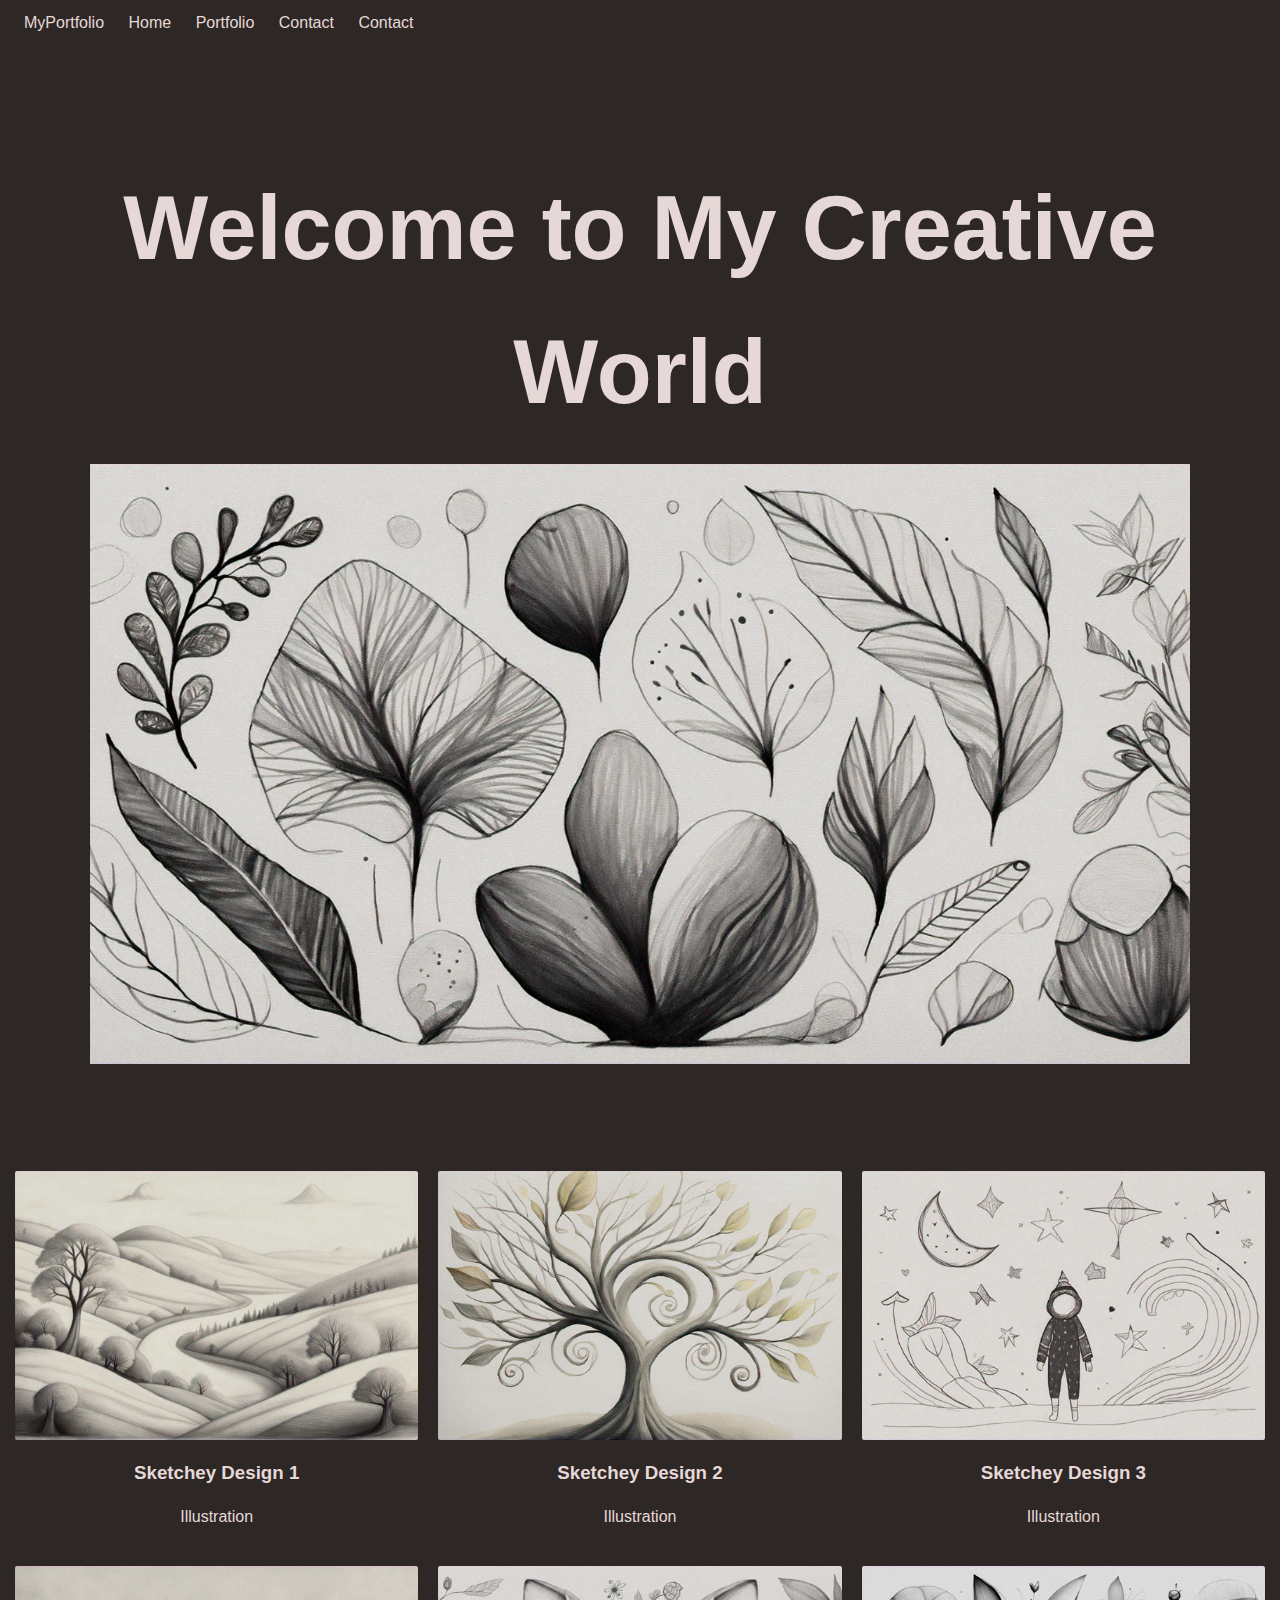
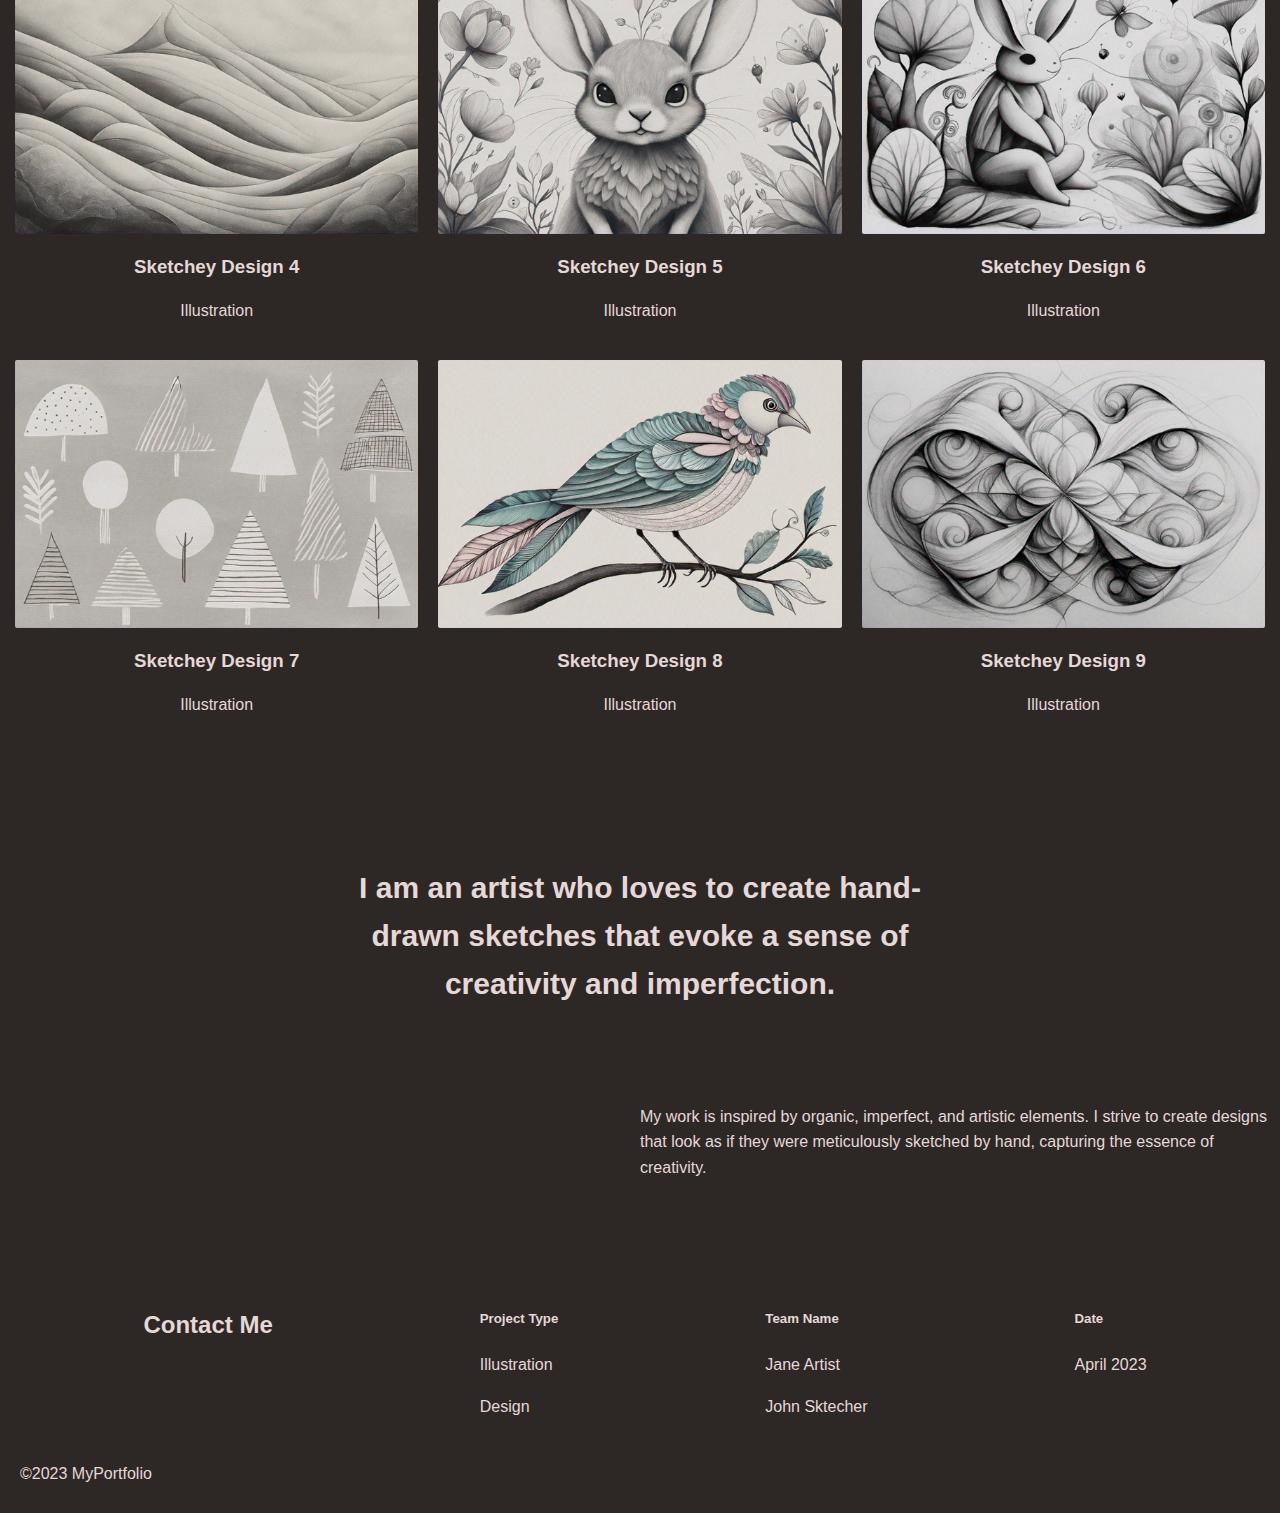
==== capstone.html @ 87c5ae9b "capstone project" ====
<!DOCTYPE html>
<html lang="en">
<head>
    <meta charset="UTF-8">
    <meta name="viewport" content="width=device-width, initial-scale=1.0">
    <title>My portfolio</title>
    <link rel="stylesheet" href="capstone.css">
</head>
<body>
    <header class="header">
        <div class="container">
            <nav class="nav">
                <a href="#MyPortfolio">MyPortfolio</a>
                <a href="#home">Home</a>
                <a href="#portfolio">Portfolio</a>
                <a href="#contact">Contact</a>
                <a href="#contact">Contact</a>
            </nav>
            
        </div>
    </header>
    <main>
        <section class="main">
            <h1>Welcome to My Creative World</h1>
            <img class="logo" src="capstone1 .png" width="330px" height="80px">
            
        </section>
        <section class="portfolio">
            <div class="portfolio-grid">
                <div class="project">
                    <img src="capstone2.png" alt="Design 1">
                    <h3>Sketchey Design 1</h3>
                    <p>Illustration</p>
                </div>
                <div class="project">
                    <img src="capstone3.png" alt="Design 2">
                    <h3>Sketchey Design 2</h3>
                    <p>Illustration</p>
                </div>
                <div class="project">
                    <img src="capstone4.png" alt="Design 3">
                    <h3>Sketchey Design 3</h3>
                    <p>Illustration</p>
                </div>
                <div class="project">
                    <img src="capstone5.png" alt="Design 4">
                    <h3>Sketchey Design 4</h3>
                    <p>Illustration</p>
                </div>
                <div class="project">
                    <img src="capstone6.png" alt="Design 5">
                    <h3>Sketchey Design 5</h3>
                    <p>Illustration</p>
                </div>
                <div class="project">
                    <img src="capstone7.png" alt="Design 6">
                    <h3>Sketchey Design 6</h3>
                    <p>Illustration</p>
                </div>
                <div class="project">
                    <img src="capstone8.png" alt="Design 7">
                    <h3>Sketchey Design 7</h3>
                    <p>Illustration</p>
                </div>
                <div class="project">
                    <img src="capstone9.png" alt="Design 8">
                    <h3>Sketchey Design 8</h3>
                    <p>Illustration</p>

                </div>
                <div class="project">
                    <img src="capstone10.png" alt="Design 9">
                    <h3>Sketchey Design 9</h3>
                    <p>Illustration</p>
                </div>
                
            </div>
        </section>
        
        <section class="about">
            <div class="about1"><p>I am an artist who loves to create hand-drawn sketches that evoke a sense of creativity and imperfection.</p></div>
            <div class="about2"><p>My work is inspired by organic, imperfect, and artistic elements. I strive to create designs that look as if they were meticulously sketched by hand, capturing the essence of creativity.</p></div>
        </section>
        
        <section >
            <div class="last" >
                <h2>Contact Me</h2>
                <div>
                    <h5>Project Type</h5>
                    <p>Illustration</p>
                    <p>Design</p>
                </div>
                <div>
                    <h5>Team Name</h5>
                    <p>Jane Artist</p>
                    <p>John Sktecher</p>
                </div>
                <div>
                    <h5>Date</h5>
                    <p>April 2023</p>
                </div>
            </div>
            
        </section>

        <footer class="footer">
            <p>&copy;2023 MyPortfolio</p>
        </footer>
    </main>
</body>
</html>
---- capstone.css ----
body{
    margin: 0;
    font-family: Arial, sans-serif;
    color:#E6D8D6;
    line-height: 1.6;
    background: #2D2726
}
.container{
    display: flex;
    justify-content: space-between;
    align-items: center;
    margin: 0 auto;
    padding: 0 14px;
    background:#2D2726;
    border: 0;

}
.header {
    color:#E6D8D6;
    padding: 10px 0;
    }
    .logo {
        font-size: 24px;
        font-weight: bold;
        background-color:#2D2726;
    }
    img{
        width: auto;
        height: 600px;
    }
    nav a {
        color:#E6D8D6;
        margin: 0 10px;
        text-decoration: none;

    }
    nav a:hover{
        text-decoration:underline;
    }
    .main{
       text-align: center;
       padding: 50px 15px;
       background:#2D2726 ;
    }
    .main h1{
        font-size: 90px;
        margin-bottom: 20px;
    }
    .portfolio{
        padding: 50px 15px;
        background: #2D2726;
    }

    .portfolio-grid{
        display: grid;
        gap:20px;
        grid-template-columns: repeat(3, 1fr);
    }
    .project{
        text-align: center;
    }
    .project img{
        height: auto;
        width: 100%;
        border-radius: 2px;
    }
    .project h3{
        margin: 10px 0 5px;
    }
    .project p {
        color:#E6D8D6
    }
    .about1{
        background-color: #2D2726;
        font-size: 30px;
        font-weight: bolder;
        padding: 50px 15px;
        text-align: center;
        width: 50%;
        margin: auto;
    }
    .about2{
        text-align: right;
        justify-self: end;
        background-color: #2D2726;
        width: 100%;
        display: flex;
        justify-content: flex-end;
    }

    .about2 p{
        width: 50%;
        text-align: left;
    }
    .contact{
        padding: 50px 15px;
        background:  #2D2726;
        text-align: center;
    }
    .footer{
        text-align: left;
        padding: 10px 0 ;
        background-color: #2D2726;
        color:#E6D8D6;
        margin-left: 20px;
    }
    .last{
        display: flex;
        justify-content: space-around;
        margin-top: 90px;
        margin-left: 40px;
        margin-right: 30px;
    
    }
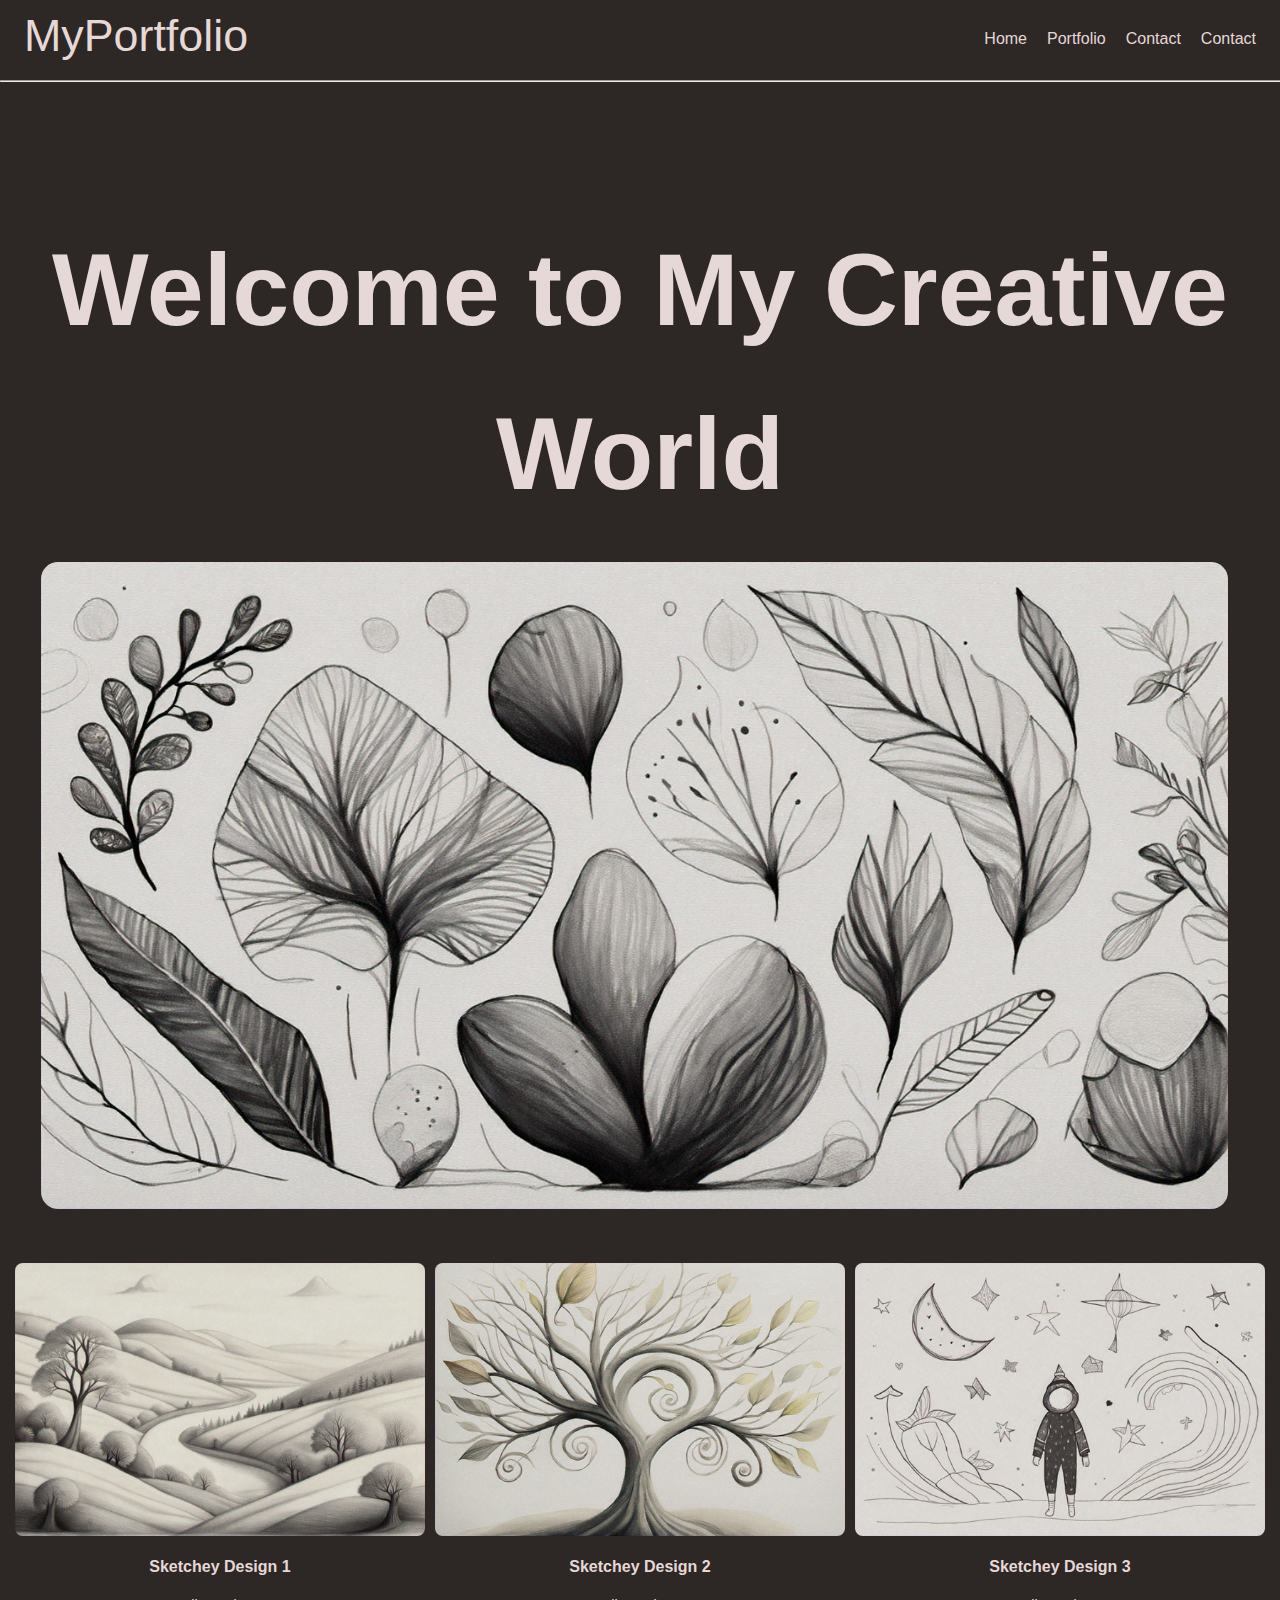
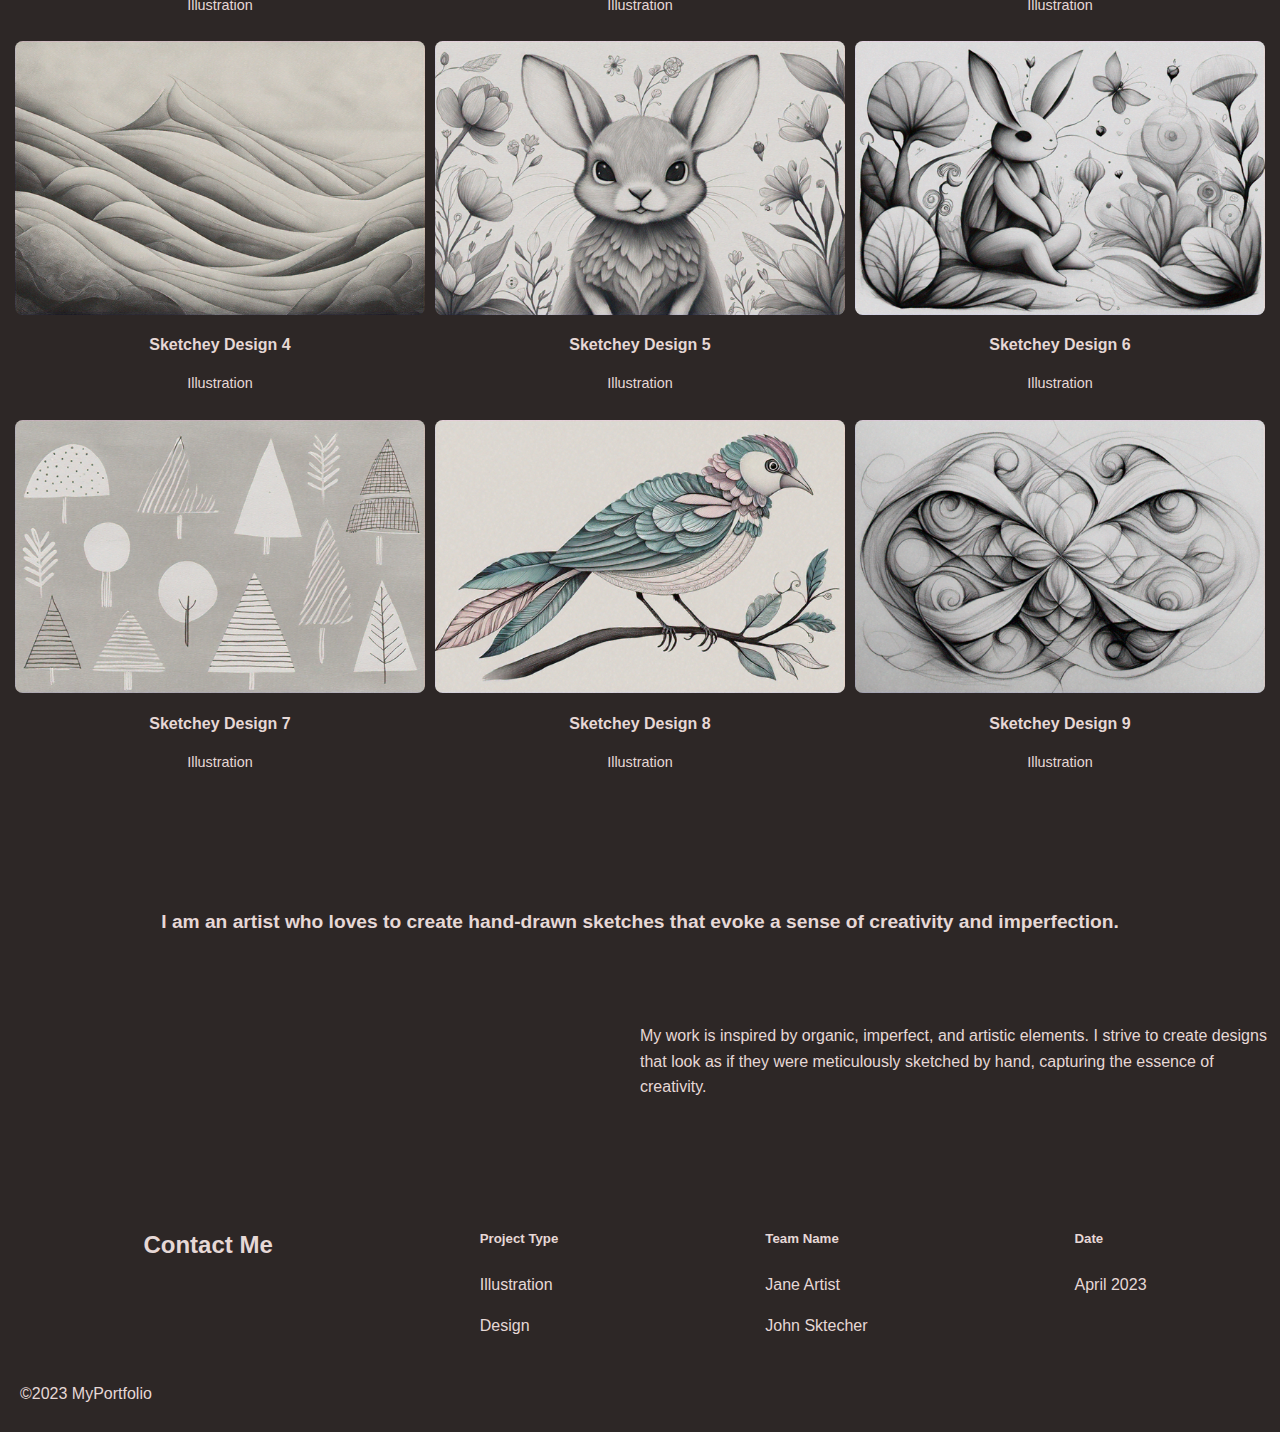
==== commit 3773da16: "capstone project of sem1" ====
--- a/capstone.html
+++ b/capstone.html
@@ -10,19 +10,36 @@
     <header class="header">
         <div class="container">
             <nav class="nav">
-                <a href="#MyPortfolio">MyPortfolio</a>
-                <a href="#home">Home</a>
-                <a href="#portfolio">Portfolio</a>
-                <a href="#contact">Contact</a>
-                <a href="#contact">Contact</a>
+                <div class="nav1">
+                    <a href="#MyPortfolio">MyPortfolio</a>
+                </div>
+                <div class="header2">
+                    <div>
+                        <a href="#home">Home</a>
+                    </div>
+                    <div>
+                        <a href="#portfolio">Portfolio</a>
+                
+                    </div>
+                    <div>
+                        <a href="#contact">Contact</a>
+                    </div>
+                    <div>
+                        <a href="#contact">Contact</a>
+                    </div>
+                </div>
+            </div>
             </nav>
             
         </div>
     </header>
+    <hr>
     <main>
         <section class="main">
             <h1>Welcome to My Creative World</h1>
-            <img class="logo" src="capstone1 .png" width="330px" height="80px">
+            <div class="img">
+                <img class="logo" src="capstone1 .png">
+            </div>
             
         </section>
         <section class="portfolio">
@@ -85,17 +102,17 @@
         <section >
             <div class="last" >
                 <h2>Contact Me</h2>
-                <div>
+                <div class="footer1">
                     <h5>Project Type</h5>
                     <p>Illustration</p>
                     <p>Design</p>
                 </div>
-                <div>
+                <div class="footer2">
                     <h5>Team Name</h5>
                     <p>Jane Artist</p>
                     <p>John Sktecher</p>
                 </div>
-                <div>
+                <div class="footer3">
                     <h5>Date</h5>
                     <p>April 2023</p>
                 </div>
--- a/capstone.css
+++ b/capstone.css
@@ -7,80 +7,108 @@
     background: #2D2726
 }
 .container{
-    display: flex;
-    justify-content: space-between;
-    align-items: center;
     margin: 0 auto;
     padding: 0 14px;
     background:#2D2726;
     border: 0;
 
 }
+hr{
+    height: 0;
+    width: 100%;
+    border-width: 0.0125vw;
+}
+.nav{
+    display: flex;
+    justify-content: space-between;
+}
+.nav1{
+    font-size: 3.5vw;
+}
+.header2{
+    margin-top:2vw;
+    display: flex;
+    justify-content: space-around;
+}
+.img{
+    width: 95%;
+    height: 45vw;
+    margin: 2vw;
+    border-radius: 1vw;
+
+}
 .header {
     color:#E6D8D6;
-    padding: 10px 0;
-    }
-    .logo {
+    }
+.logo {
         font-size: 24px;
         font-weight: bold;
         background-color:#2D2726;
     }
-    img{
-        width: auto;
-        height: 600px;
-    }
-    nav a {
+img{
+        max-width: 100%;
+        height:auto;
+        border-radius: 1.33vw;
+    }
+nav a {
         color:#E6D8D6;
         margin: 0 10px;
         text-decoration: none;
 
     }
-    nav a:hover{
+
+nav a:hover{
         text-decoration:underline;
     }
-    .main{
+.main{
        text-align: center;
        padding: 50px 15px;
        background:#2D2726 ;
     }
-    .main h1{
-        font-size: 90px;
+.main h1{
+        font-size: 8vw;
         margin-bottom: 20px;
     }
-    .portfolio{
+.portfolio{
         padding: 50px 15px;
         background: #2D2726;
-    }
-
-    .portfolio-grid{
+        overflow-x: auto;
+    }
+
+.portfolio-grid{
         display: grid;
-        gap:20px;
+        gap:10px;
         grid-template-columns: repeat(3, 1fr);
-    }
-    .project{
+        width: 100%;
+        box-sizing: border-box;
+        overflow: scroll;
+    }
+.project{
         text-align: center;
     }
-    .project img{
+.project img{
         height: auto;
         width: 100%;
-        border-radius: 2px;
-    }
-    .project h3{
+        border-radius: 0.6vw;
+    }
+.project h3{
         margin: 10px 0 5px;
-    }
-    .project p {
-        color:#E6D8D6
-    }
-    .about1{
+        font-size: 1em;
+    }
+.project p {
+        color:#E6D8D6;
+        font-size:0.9em
+    }
+.about1{
         background-color: #2D2726;
-        font-size: 30px;
+        font-size: 1.2em;
         font-weight: bolder;
         padding: 50px 15px;
         text-align: center;
-        width: 50%;
+        width: 90%;
         margin: auto;
     }
-    .about2{
+.about2{
         text-align: right;
         justify-self: end;
         background-color: #2D2726;
@@ -88,22 +116,40 @@
         display: flex;
         justify-content: flex-end;
     }
-
-    .about2 p{
+    .last h2:hover{
+        font-weight: lighter;
+        color:gold;
+        
+    }
+    .footer1:hover{
+            font-size: 20px;
+            box-shadow: 2px 2px 5px slategray; 
+    }
+    .footer2:hover{
+        box-shadow: 2px 2px 5px slategray ; 
+        font-size: 20px;
+    }
+    .footer3:hover{
+        box-shadow: 2px 2px 5px slategray; 
+        font-size: 20px;
+    }
+
+.about2 p{
         width: 50%;
         text-align: left;
     }
-    .contact{
+.contact{
         padding: 50px 15px;
         background:  #2D2726;
         text-align: center;
     }
-    .footer{
+.footer{
         text-align: left;
         padding: 10px 0 ;
         background-color: #2D2726;
         color:#E6D8D6;
         margin-left: 20px;
+        animation: spin 2.5s linear infinite;
     }
     .last{
         display: flex;
@@ -111,7 +157,86 @@
         margin-top: 90px;
         margin-left: 40px;
         margin-right: 30px;
+        flex-wrap: wrap;
+       
+      
     
     }
-
-    +    @media (max-width: 768px) {
+        .portfolio-grid {
+            gap: 8px;}
+            .project h3 {
+                font-size: 0.9em;
+            }
+        
+            .main h1 {
+                font-size: 6vw; 
+            }
+        
+            .about1 {
+                font-size: 1em;
+            }
+            .nav1{
+                font-size: 4vw;
+            }
+        }
+
+
+        @media (max-width: 480px) {
+            .portfolio {
+                overflow-x: auto; 
+                padding: 30px 10px;
+            }
+        
+            .portfolio-grid {
+                gap: 5px; 
+            }
+        
+            .project img {
+                height: auto;
+                width: 90%; 
+            }
+        
+            .main h1 {
+                font-size: 5vw;
+            }
+        
+            .nav {
+                flex-direction: column;
+                text-align: center;
+            }
+        
+            .about1 {
+                font-size: 0.9em;
+               
+            }
+        
+            .last {
+                flex-direction: column; 
+                align-items: center;
+             
+            }
+            nav a{
+                margin: 5px 0;
+                font-size: 0.9rem;
+            }
+            .last div{
+                margin: 0;
+            }
+        }
+        @keyframes spin {
+            0%{
+                color: chocolate;
+
+            }
+            25%{
+                color:rgb(230, 101, 9);
+            }
+            50%{
+                color: rgb(234, 63, 7);
+            }
+            100%{
+                color: rgb(129, 0, 0);
+            }
+            
+        }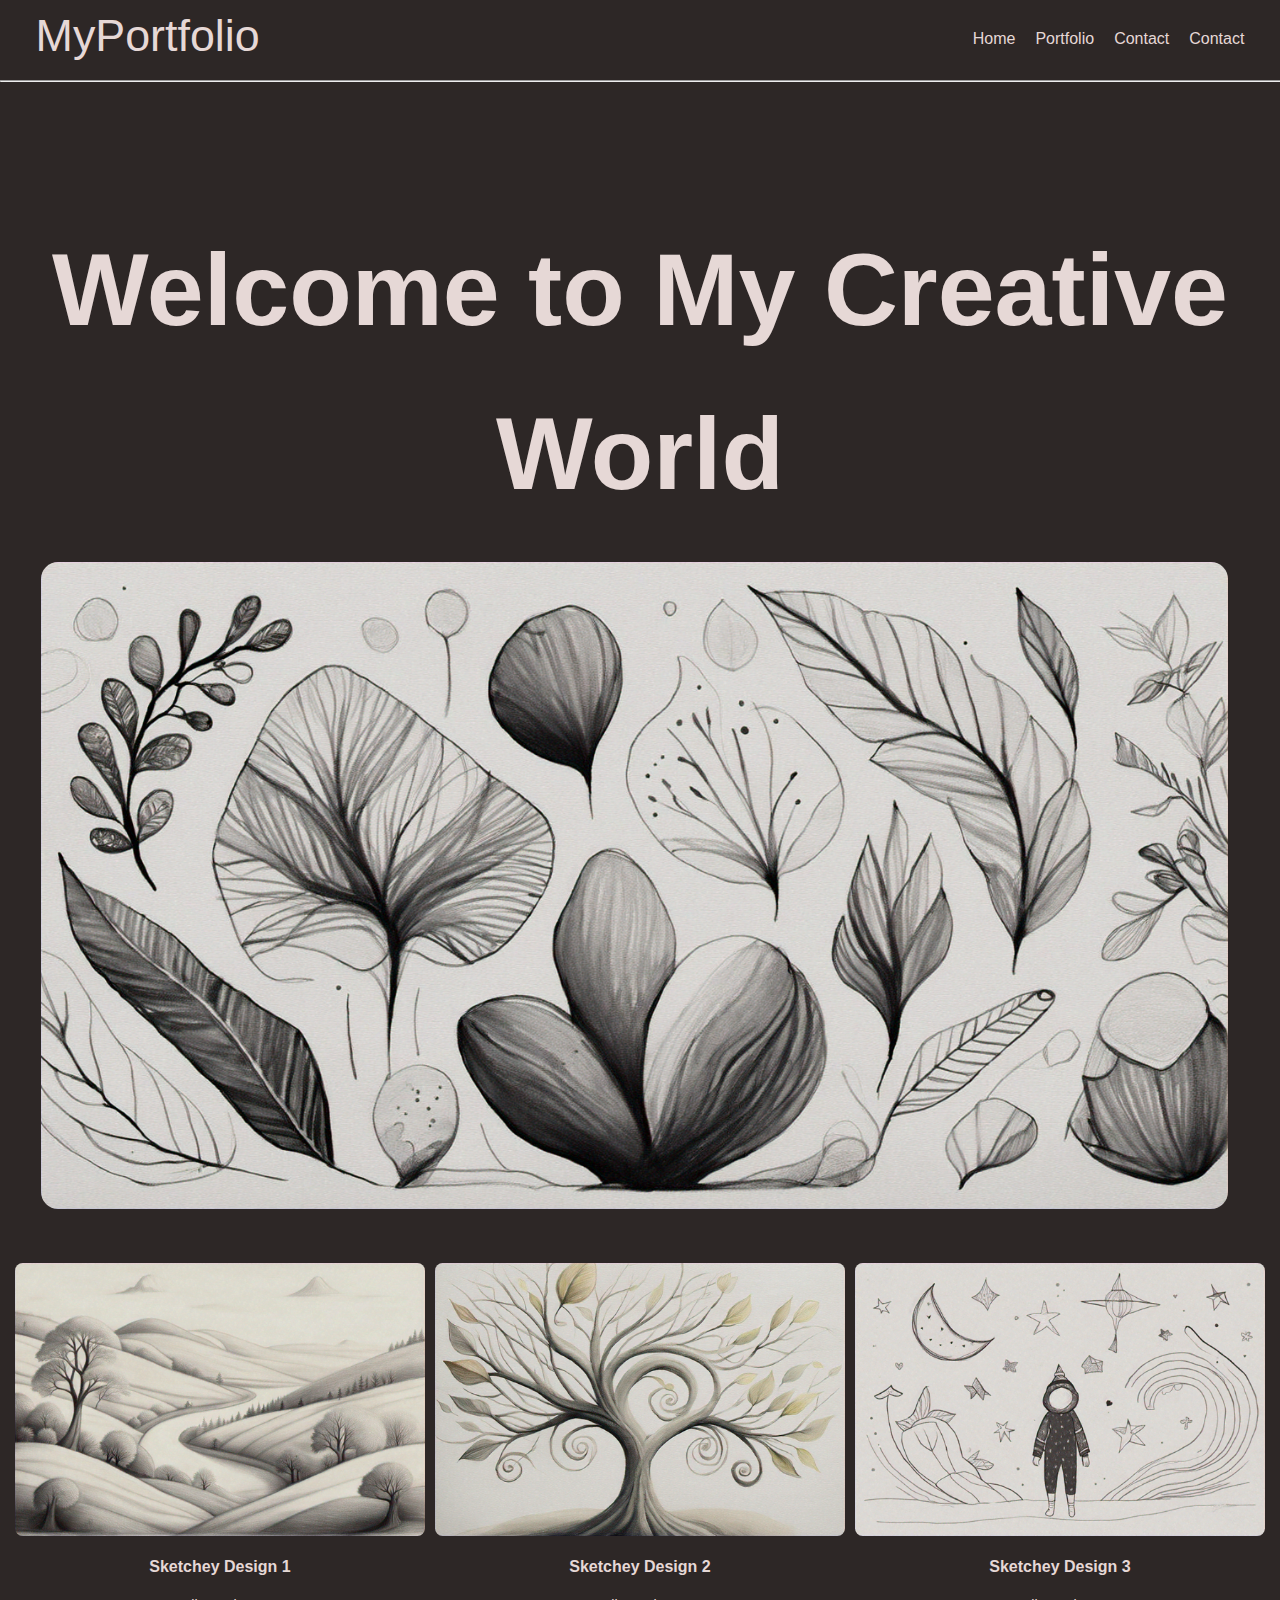
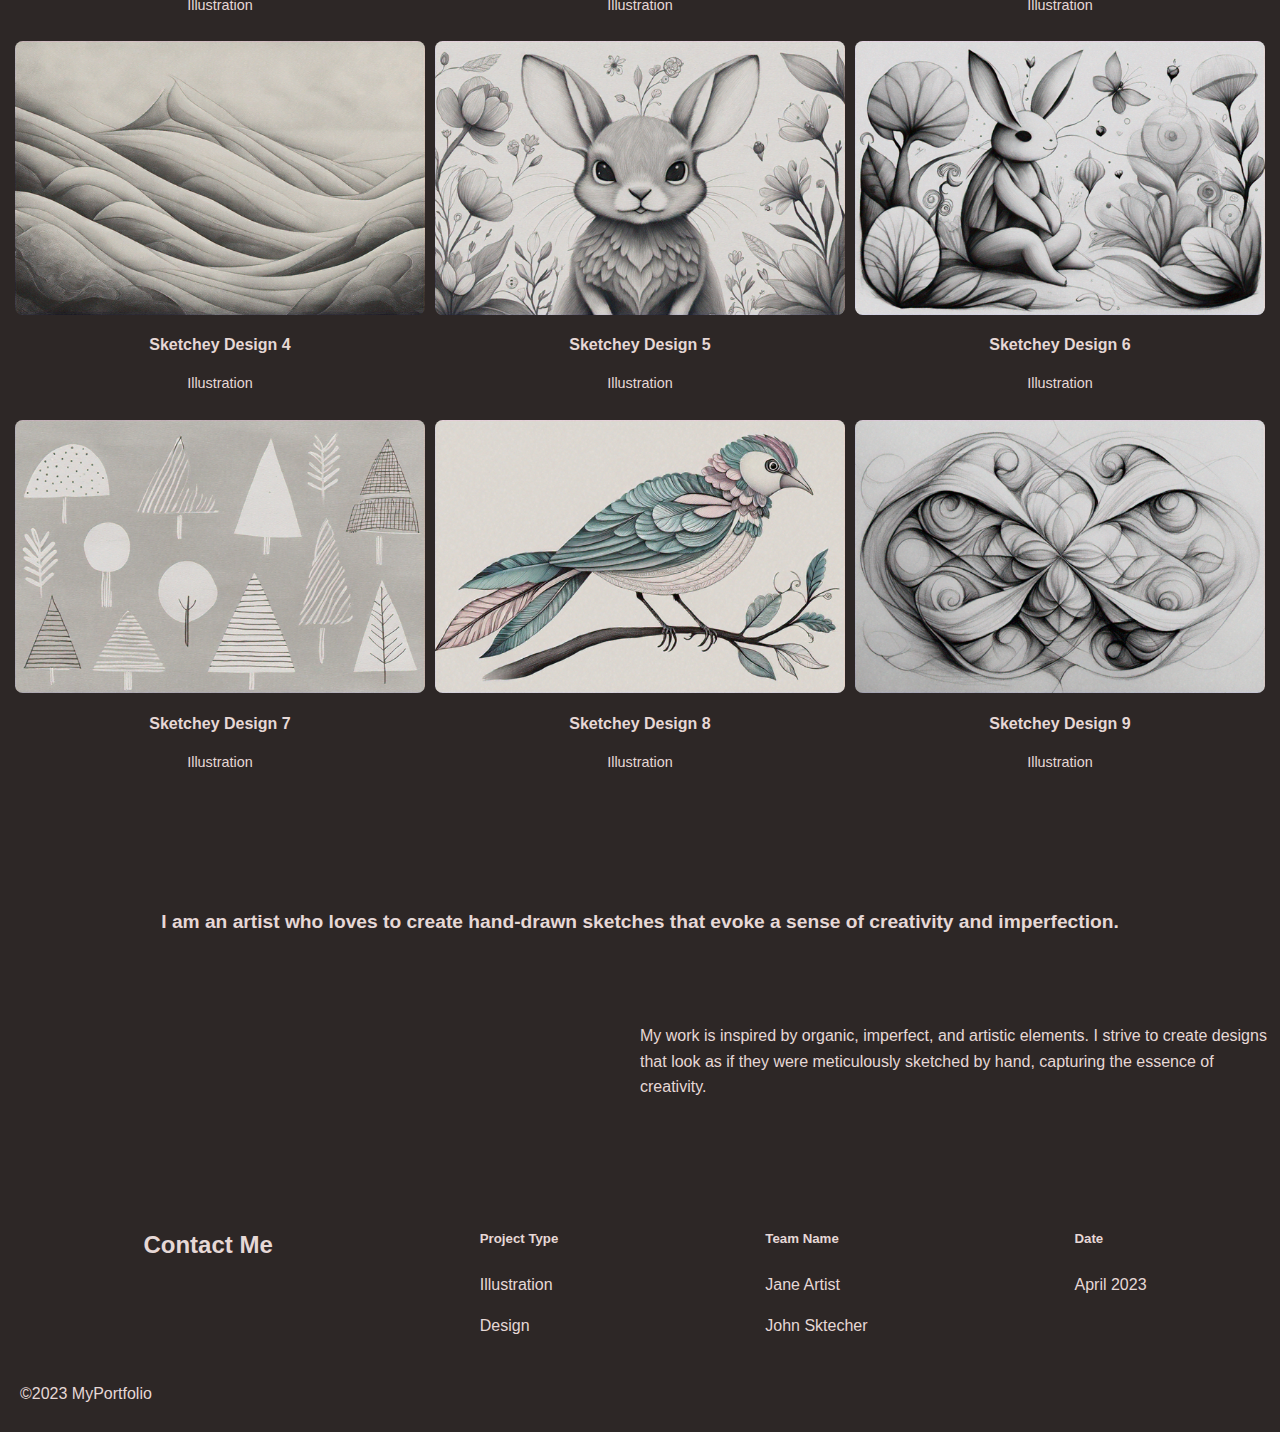
==== commit 6c1bc04b: "added versal.json" ====
--- a/capstone.html
+++ b/capstone.html
@@ -15,17 +15,17 @@
                 </div>
                 <div class="header2">
                     <div>
-                        <a href="#home">Home</a>
+                        <a href="#">Home</a>
                     </div>
                     <div>
-                        <a href="#portfolio">Portfolio</a>
+                        <a href="#">Portfolio</a>
                 
                     </div>
                     <div>
-                        <a href="#contact">Contact</a>
+                        <a href="#">Contact</a>
                     </div>
                     <div>
-                        <a href="#contact">Contact</a>
+                        <a href="#">Contact</a>
                     </div>
                 </div>
             </div>
@@ -121,6 +121,7 @@
         </section>
 
         <footer class="footer">
+            
             <p>&copy;2023 MyPortfolio</p>
         </footer>
     </main>
--- a/capstone.css
+++ b/capstone.css
@@ -8,7 +8,7 @@
 }
 .container{
     margin: 0 auto;
-    padding: 0 14px;
+    padding: 0 2vw;
     background:#2D2726;
     border: 0;
 
@@ -54,11 +54,15 @@
         color:#E6D8D6;
         margin: 0 10px;
         text-decoration: none;
+        transition: color 0.3s ease,transform 0.3s ease;
 
     }
 
 nav a:hover{
         text-decoration:underline;
+        color: #F0A500;
+        transform: scale(1.05);
+        box-shadow: 0 2px 10px rgba(240, 165, 0, 0.4); 
     }
 .main{
        text-align: center;
@@ -107,6 +111,7 @@
         text-align: center;
         width: 90%;
         margin: auto;
+        transition: all 0.3s ease;
     }
 .about2{
         text-align: right;
@@ -118,20 +123,37 @@
     }
     .last h2:hover{
         font-weight: lighter;
-        color:gold;
+        color:#F0A500;
+        text-shadow: 2px 2px 6px rgba(0, 0, 0, 0.4); 
         
     }
     .footer1:hover{
             font-size: 20px;
-            box-shadow: 2px 2px 5px slategray; 
+            box-shadow: 0px 4px 8px rgba(169, 169, 169, 0.5); 
+            color: #F0A500;
+            transition:color 0.3s ease, transform 0.3s ease;
+            transform: scale(1.05);
     }
     .footer2:hover{
-        box-shadow: 2px 2px 5px slategray ; 
+        
         font-size: 20px;
+        box-shadow: 0px 4px 8px rgba(169, 169, 169, 0.5); 
+        color: #F0A500;
+        transition: color 0.3s ease, transform 0.3s ease;
+        transform: scale(1.05);
     }
     .footer3:hover{
-        box-shadow: 2px 2px 5px slategray; 
+        box-shadow: 0px 4px 8px rgba(169, 169, 169, 0.5); 
+        color: #F0A500;
+        transition: color 0.3s ease, transform 0.3s ease;
+        transform: scale(1.05);
         font-size: 20px;
+    }
+    .about1:hover{
+        background-color: #3B2F2C;
+        color: #F0A500;
+        box-shadow: 0 4px 12px rgba(0, 0, 0, 0.3);
+        
     }
 
 .about2 p{
